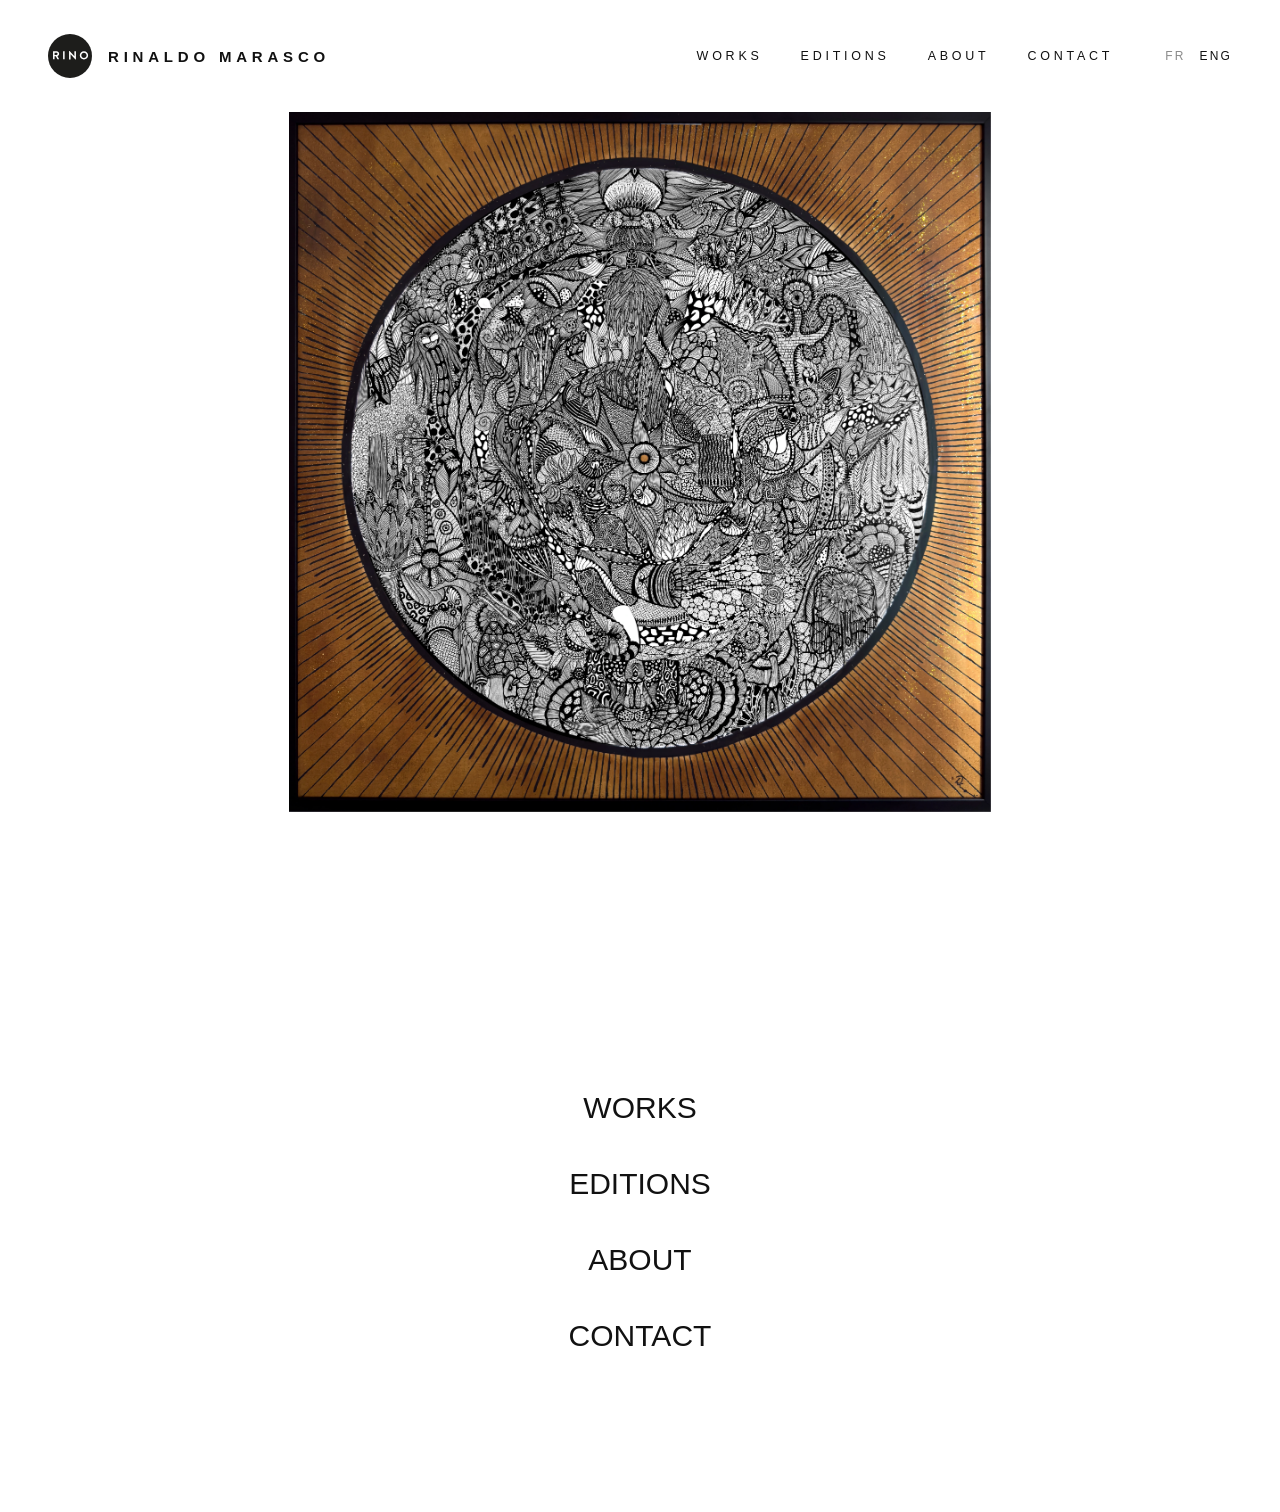
==== index.html @ 2e5fd3f8 "Add files via upload" ====
<!DOCTYPE html>
<html lang="fr">
<head>
<meta charset="UTF-8">
<meta name="viewport" content="width=device-width, initial-scale=1.0">
<title>Rinaldo Marasco</title>
<style>
  :root{
    --ink:#111111;
    --paper:#ffffff;
    --grey:#8a8a8a;
    --frame-size:min(78vh, 88vw, 900px);
  }
  *{margin:0;padding:0;box-sizing:border-box;}
  html{scroll-behavior:smooth;}
  body{
    background:var(--paper);
    color:var(--ink);
    font-family:"Helvetica Neue", Helvetica, Arial, sans-serif;
    -webkit-font-smoothing:antialiased;
  }

  /* ---------- header ---------- */
  header{
    position:fixed; inset:0 0 auto 0;
    display:flex; align-items:center; justify-content:space-between;
    padding:34px 48px;
    z-index:20;
    background:var(--paper);
  }
  .brand{display:flex;align-items:center;gap:16px;text-decoration:none;color:var(--ink);}
  .brand svg{width:44px;height:44px;display:block;}
  .brand-name{
    font-size:15px; font-weight:600;
    letter-spacing:.32em; text-transform:uppercase;
    white-space:nowrap;
  }
  nav{display:flex;align-items:center;gap:38px;}
  nav a{
    color:var(--ink); text-decoration:none;
    font-size:12.5px; font-weight:500;
    letter-spacing:.3em; text-transform:uppercase;
    position:relative; padding:4px 0;
  }
  nav a::after{
    content:""; position:absolute; left:0; bottom:0;
    width:100%; height:1px; background:var(--ink);
    transform:scaleX(0); transform-origin:left;
    transition:transform .45s cubic-bezier(.22,1,.36,1);
  }
  nav a:hover::after, nav a:focus-visible::after{transform:scaleX(1);}
  .lang{display:flex;gap:14px;margin-left:14px;}
  .lang a{letter-spacing:.18em;font-size:12px;color:var(--grey);}
  .lang a.active{color:var(--ink);}

  /* ---------- hero ---------- */
  .hero{
    min-height:100vh; min-height:100svh;
    display:flex; flex-direction:column;
    align-items:center; justify-content:center;
    padding:110px 24px 60px;
  }

  /* Le cadre est fixe ; l'image grandit derrière lui. */
  .proximity{
    width:var(--frame-size);
    height:var(--frame-size);
    overflow:hidden;
    position:relative;
    cursor:none;
    touch-action:pan-y;
  }
  .proximity img{
    position:absolute; inset:0;
    width:100%; height:100%;
    object-fit:cover;
    transform-origin:0 0;
    will-change:transform;
    user-select:none; -webkit-user-drag:none;
  }
  /* curseur discret : un point, pas une loupe */
  .dot{
    position:absolute; width:6px; height:6px;
    border-radius:50%; background:var(--ink);
    pointer-events:none; opacity:0;
    transform:translate(-50%,-50%);
    transition:opacity .8s ease;
    z-index:3;
  }
  .proximity.is-inside .dot{opacity:.55;}
  @media (hover:none){ .proximity{cursor:default;} .dot{display:none;} }

  /* ---------- flèche différée ---------- */
  .down{
    margin-top:56px;
    background:none;border:none;cursor:pointer;
    opacity:0; transform:translateY(-6px);
    transition:opacity 1.6s ease, transform 1.6s ease;
    pointer-events:none;
    padding:10px;
  }
  .down.visible{opacity:1;transform:none;pointer-events:auto;}
  .down svg{display:block;}
  .down:hover svg path{stroke:var(--ink);}
  .down svg path{stroke:#4a4a4a;transition:stroke .4s;}

  /* ---------- zone d'entrées (option A) ---------- */
  .entries{
    min-height:60vh;
    display:flex; flex-direction:column;
    align-items:center; justify-content:center;
    gap:42px;
    padding:80px 24px 120px;
  }
  .entries a{
    color:var(--ink); text-decoration:none;
    font-size:clamp(20px, 3.2vw, 30px);
    font-weight:500; letter-spacing:0; text-transform:uppercase;
    opacity:0; transform:translateY(14px);
    transition:opacity 1s ease, transform 1s ease, color .4s;
  }
  .entries a:hover{color:var(--grey);}
  .entries.reveal a{opacity:1;transform:none;}
  .entries.reveal a:nth-child(2){transition-delay:.12s;}
  .entries.reveal a:nth-child(3){transition-delay:.24s;}
  .entries.reveal a:nth-child(4){transition-delay:.36s;}

  @media (max-width:760px){
    header{padding:22px 20px;}
    .brand-name{display:none;}
    nav{gap:20px;}
    nav a{font-size:11px;letter-spacing:.22em;}
    .lang{margin-left:4px;}
  }
  @media (prefers-reduced-motion:reduce){
    html{scroll-behavior:auto;}
    .down{transition:opacity .3s;}
  }
</style>
</head>
<body>

<header>
  <a class="brand" href="#" aria-label="Rinaldo Marasco — accueil">
    <svg viewBox="0 0 414.7 414.7" xmlns="http://www.w3.org/2000/svg" aria-hidden="true">
      <circle fill="#1d1d1b" cx="207.3" cy="207.3" r="207.3"/>
      <g fill="#fff">
        <path d="M47.6,164.6c0-1.1.9-2.1,2.1-2.1h31.3c13.1,0,23.9,10.5,23.9,23.5s-6.7,18.3-16.2,22.1l15,27.8c.8,1.4,0,3.2-1.9,3.2h-11.5c-1,0-1.5-.5-1.8-1l-14.6-29h-12.1v27.9c0,1.1-1,2.1-2.1,2.1h-10.1c-1.2,0-2.1-1-2.1-2.1v-72.4ZM79.7,197.5c5.8,0,10.8-5,10.8-11.2s-5-10.6-10.8-10.6h-17.8v21.8h17.8Z"/>
        <path d="M142.3,164.6c0-1.1,1-2.1,2.1-2.1h10.2c1.1,0,2.1,1,2.1,2.1v72.4c0,1.1-1,2.1-2.1,2.1h-10.2c-1.1,0-2.1-1-2.1-2.1v-72.4Z"/>
        <path d="M198.5,163.4c0-1.1,1-2,2.1-2h2.7l45.5,48.4h.1v-45.2c0-1.1.9-2.1,2.1-2.1h10.1c1.1,0,2.1,1,2.1,2.1v73.7c0,1.1-1,2-2.1,2h-2.6l-45.7-50.2h-.1v47.1c0,1.1-.9,2.1-2.1,2.1h-10c-1.1,0-2.1-1-2.1-2.1v-73.7Z"/>
        <path d="M338.8,161.5c21.9,0,39.4,17.6,39.4,39.5s-17.5,39.3-39.4,39.3-39.3-17.4-39.3-39.3,17.4-39.5,39.3-39.5ZM338.8,226c13.8,0,25.2-11.3,25.2-25.1s-11.4-25.3-25.2-25.3-25.1,11.5-25.1,25.3,11.3,25.1,25.1,25.1Z"/>
      </g>
    </svg>
    <span class="brand-name">Rinaldo&nbsp;Marasco</span>
  </a>
  <nav>
    <a href="territories.html">Works</a>
    <a href="#">Editions</a>
    <a href="#">About</a>
    <a href="#">Contact</a>
    <span class="lang"><a href="#">FR</a><a href="#" class="active">ENG</a></span>
  </nav>
</header>

<section class="hero">
  <div class="proximity" id="prox" aria-label="Seed — mode proximité : survolez l'œuvre pour vous en approcher">
    <img id="artwork" src="assets/seed.webp" alt="Seed — Rinaldo Marasco" draggable="false">
    <div class="dot" id="dot"></div>
  </div>
  <button class="down" id="down" aria-label="Continuer">
    <svg width="46" height="24" viewBox="0 0 46 24" fill="none">
      <path d="M2 2 L23 21 L44 2" stroke-width="2.2" fill="none"/>
    </svg>
  </button>
</section>

<section class="entries" id="entries">
  <a href="territories.html">Works</a>
  <a href="#">Editions</a>
  <a href="#">About</a>
  <a href="#">Contact</a>
</section>

<script>
(function(){
  const frame = document.getElementById('prox');
  const img   = document.getElementById('artwork');
  const dot   = document.getElementById('dot');
  const down  = document.getElementById('down');
  const reduced = window.matchMedia('(prefers-reduced-motion: reduce)').matches;

  /* ----- Mode Proximité ----------------------------------------
     Principes (cf. brief) :
     - le cadre ne bouge pas, l'image grandit derrière ;
     - 1,7 s de survol continu avant que le rapprochement commence ;
     - l'approche démarre focalisée sur le CENTRE de l'œuvre ;
     - dès que le zoom a débuté, on peut naviguer (déplacer la souris)
       dans l'image, avec inertie ; le focus au centre n'agit qu'au tout début ;
     - retour lent et recentrage à la sortie.                       */

  const ZOOM      = 2.0;    // 200 %
  const LATENCY   = 1700;   // 1,7 s de survol continu avant le rapprochement
  const EASE_ZOOM = 0.0032; // approche très lente, contemplative
  const EASE_OUT  = 0.035;  // vitesse de retour
  const EASE_PAN  = 0.055;  // inertie du regard
  const NAV_FROM  = 1.03;   // navigation dès que le zoom a débuté (recentrage au tout début seulement)

  let inside=false, timer=null, navigable=false;
  let scale=1, targetScale=1;
  let px=.5, py=.5, tx=.5, ty=.5;   // focale (0..1) — départ au centre
  let rafActive=false;

  function loop(){
    const ease = (targetScale>scale) ? EASE_ZOOM : EASE_OUT;
    scale += (targetScale-scale)*ease;

    // navigation possible dès que le zoom a débuté ; recentrage seulement au tout début
    navigable = (targetScale===ZOOM && scale >= NAV_FROM);
    if(!navigable){ tx=.5; ty=.5; }   // tout début de l'approche : focalisation au centre

    px += (tx-px)*EASE_PAN;
    py += (ty-py)*EASE_PAN;

    const w=frame.clientWidth, h=frame.clientHeight;
    // le point (px,py) de l'image reste sous le point (px,py) du cadre
    const x = px*w - px*w*scale;
    const y = py*h - py*h*scale;
    img.style.transform = `translate(${x}px, ${y}px) scale(${scale})`;

    if (Math.abs(targetScale-scale)>.0005 || Math.abs(tx-px)>.0005 || Math.abs(ty-py)>.0005){
      requestAnimationFrame(loop);
    } else { rafActive=false; }
  }
  function kick(){ if(!rafActive){ rafActive=true; requestAnimationFrame(loop);} }

  function pointFromEvent(e){
    const r = frame.getBoundingClientRect();
    const cx = (e.touches? e.touches[0].clientX : e.clientX);
    const cy = (e.touches? e.touches[0].clientY : e.clientY);
    return [ Math.min(1,Math.max(0,(cx-r.left)/r.width)),
             Math.min(1,Math.max(0,(cy-r.top)/r.height)),
             cx-r.left, cy-r.top ];
  }

  /* --- souris --- */
  frame.addEventListener('mouseenter', e=>{
    inside=true; frame.classList.add('is-inside');
    tx=.5; ty=.5;                               // le rapprochement vise le centre
    const [ , , rx, ry]=pointFromEvent(e);
    dot.style.left=rx+'px'; dot.style.top=ry+'px';
    clearTimeout(timer);
    timer=setTimeout(()=>{ if(inside){ targetScale=ZOOM; kick(); } }, LATENCY);
  });
  frame.addEventListener('mousemove', e=>{
    const [x,y,rx,ry]=pointFromEvent(e);
    dot.style.left=rx+'px'; dot.style.top=ry+'px';
    if(navigable){ tx=x; ty=y; kick(); }        // navigation possible une fois à 200%
  });
  frame.addEventListener('mouseleave', ()=>{
    inside=false; frame.classList.remove('is-inside');
    clearTimeout(timer);
    targetScale=1; tx=.5; ty=.5; kick();        // retour lent + recentrage
  });

  /* --- tactile : 1er toucher = approche (centre), 2e = retour --- */
  let touchOn=false;
  frame.addEventListener('touchstart', e=>{
    if(!touchOn){
      touchOn=true; tx=.5; ty=.5; targetScale=ZOOM; kick();
    } else {
      touchOn=false; targetScale=1; tx=.5; ty=.5; kick();
    }
  }, {passive:true});
  frame.addEventListener('touchmove', e=>{
    if(touchOn && navigable){                   // exploration une fois à 200%
      const [x,y]=pointFromEvent(e); tx=x; ty=y; kick();
      if(e.cancelable) e.preventDefault();
    }
  }, {passive:false});

  /* ----- flèche différée : ~4,5 s après l'arrivée ----- */
  setTimeout(()=>down.classList.add('visible'), reduced?800:4500);
  down.addEventListener('click', ()=>{
    const t=document.getElementById('entries');
    if(t) t.scrollIntoView({behavior: reduced?'auto':'smooth'});
  });

  /* ----- révélation des entrées au scroll ----- */
  const entries=document.getElementById('entries');
  if(entries){
  new IntersectionObserver(es=>{
    es.forEach(x=>{ if(x.isIntersecting) entries.classList.add('reveal'); });
  },{threshold:.35}).observe(entries); }
})();
</script>
</body>
</html>
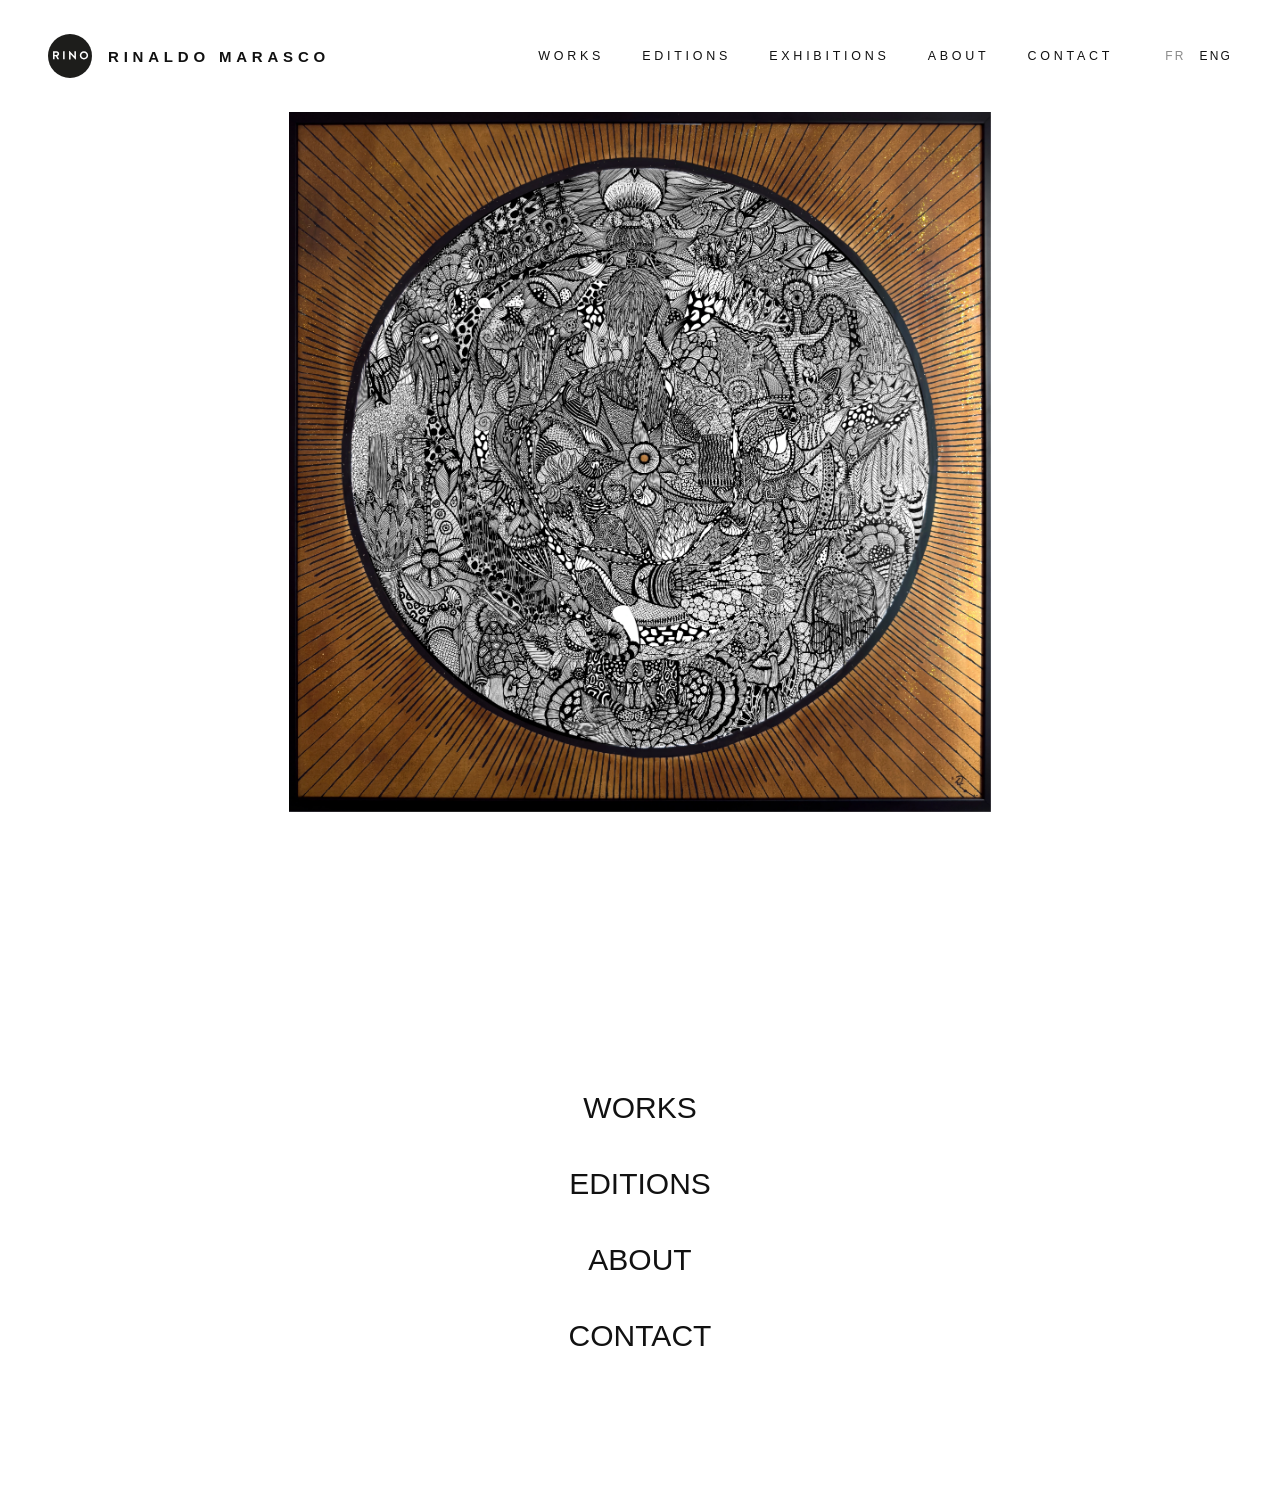
==== commit 5bb69935: "Add files via upload" ====
--- a/index.html
+++ b/index.html
@@ -135,6 +135,60 @@
   @media (prefers-reduced-motion:reduce){
     html{scroll-behavior:auto;}
     .down{transition:opacity .3s;}
+  }
+
+  /* sous-menu Works */
+  .has-sub{position:relative;display:flex;align-items:center;}
+  .submenu{position:absolute;top:100%;left:0;margin-top:10px;padding:15px 17px;display:flex;flex-direction:column;gap:11px;background:var(--paper);box-shadow:0 14px 34px rgba(0,0,0,.08);opacity:0;visibility:hidden;transform:translateY(-4px);transition:opacity .28s ease,transform .28s ease,visibility .28s;min-width:190px;z-index:60;}
+  .submenu a{font-size:12px;letter-spacing:var(--track-menu);text-transform:uppercase;color:var(--muted);white-space:nowrap;padding:0;}
+  .submenu a::after{display:none;}
+  .submenu a:hover{color:var(--ink);}
+  .has-sub:hover .submenu,.has-sub:focus-within .submenu,.has-sub.open .submenu{opacity:1;visibility:visible;transform:none;}
+
+  /* burger + menu mobile */
+  .burger{display:none;flex-direction:column;justify-content:center;gap:5px;width:36px;height:36px;background:none;border:none;cursor:pointer;padding:7px;}
+  .burger span{display:block;height:2px;width:100%;background:var(--ink);transition:transform .35s ease,opacity .3s ease;}
+  .mobile-menu{position:fixed;inset:0;background:var(--paper);z-index:38;display:flex;flex-direction:column;padding:118px var(--edge) 48px;transform:translateY(-100%);transition:transform .45s cubic-bezier(.22,1,.36,1);overflow-y:auto;}
+  .mobile-menu .mm-label{color:var(--faint);font-size:12px;letter-spacing:var(--track-menu);text-transform:uppercase;margin-bottom:4px;}
+  .mobile-menu a{font-size:15px;text-transform:uppercase;letter-spacing:var(--track-menu);text-decoration:none;color:var(--ink);padding:10px 0;}
+  .mobile-menu a.mm-sub{color:var(--muted);font-size:13.5px;padding:8px 0;}
+  .mobile-menu a.mm-top{border-top:1px solid var(--line);margin-top:8px;padding-top:16px;}
+  .mobile-menu .mm-lang{display:flex;gap:22px;margin-top:22px;}
+  .mobile-menu .mm-lang a{font-size:13px;color:var(--faint);padding:0;}
+  .mobile-menu .mm-lang a.active{color:var(--ink);}
+  body.menu-open{overflow:hidden;}
+  body.menu-open .mobile-menu{transform:none;}
+  body.menu-open .burger span:nth-child(1){transform:translateY(7px) rotate(45deg);}
+  body.menu-open .burger span:nth-child(2){opacity:0;}
+  body.menu-open .burger span:nth-child(3){transform:translateY(-7px) rotate(-45deg);}
+  /* pages texte (about/contact/editions/exhibitions) */
+  .textpage{padding:150px var(--edge) 40px var(--content-x);max-width:calc(var(--content-x) + 900px);}
+  .textpage h1{font-size:30px;font-weight:700;line-height:var(--lh);margin-bottom:28px;}
+  .about-grid{display:flex;gap:56px;align-items:flex-start;}
+  .about-bio{max-width:40em;}
+  .about-bio p{font-size:var(--fs);line-height:var(--lh);color:#2b2b2b;text-align:justify;hyphens:auto;-webkit-hyphens:auto;}
+  .about-bio p + p{margin-top:16px;}
+  .portrait-slot{flex:0 0 260px;aspect-ratio:3/4;border:1px dashed var(--line);display:flex;align-items:center;justify-content:center;color:var(--faint);font-size:12px;letter-spacing:var(--track-menu);text-transform:uppercase;}
+  .lede{font-size:var(--fs);line-height:var(--lh);color:#2b2b2b;max-width:46em;margin-bottom:40px;}
+  .contact-block{display:flex;flex-direction:column;gap:9px;margin-bottom:34px;}
+  .contact-block .row{font-size:var(--fs);color:var(--ink);}
+  .contact-block .muted, .ph{color:var(--faint);font-style:italic;}
+  .ed-grid{display:grid;grid-template-columns:repeat(3,1fr);gap:28px;max-width:1040px;}
+  .ed-card .ed-img{aspect-ratio:4/5;border:1px dashed var(--line);display:flex;align-items:center;justify-content:center;color:var(--faint);font-size:11px;letter-spacing:var(--track-menu);text-transform:uppercase;margin-bottom:14px;}
+  .ed-card .ed-t{font-size:var(--fs);font-weight:600;text-transform:uppercase;}
+  .ed-card .ed-m{font-size:var(--fs);color:var(--muted);}
+  .ed-card .ed-tag{font-size:13px;color:var(--faint);margin-top:4px;}
+  .exh-group{margin-bottom:48px;}
+  .exh-group h2{font-size:13px;font-weight:600;letter-spacing:var(--track-menu);text-transform:uppercase;color:var(--muted);margin-bottom:18px;}
+  .exh-row{display:grid;grid-template-columns:70px 1fr;gap:20px;padding:12px 0;border-top:1px solid var(--line);font-size:var(--fs);}
+  .exh-row .y{color:var(--muted);}
+  .exh-row .d{color:var(--ink);}
+  .exh-row .d .ph{display:block;}
+  @media(max-width:900px){
+    header nav{display:none;} .burger{display:flex;}
+    .textpage{padding:120px 20px 30px 20px;}
+    .about-grid{flex-direction:column;gap:26px;} .portrait-slot{flex:none;width:200px;}
+    .ed-grid{grid-template-columns:1fr;gap:34px;}
   }
 </style>
 </head>
@@ -154,13 +208,37 @@
     <span class="brand-name">Rinaldo&nbsp;Marasco</span>
   </a>
   <nav>
-    <a href="territories.html">Works</a>
-    <a href="#">Editions</a>
-    <a href="#">About</a>
-    <a href="#">Contact</a>
+    <div class="has-sub" id="worksMenu">
+      <a href="#" class="">Works</a>
+      <div class="submenu">
+        <a href="territories.html">Territories</a>
+        <a href="origins.html">Origins</a>
+        <a href="fantasmagoria.html">Fantasmagoria</a>
+        <a href="precious-nature.html">Precious Nature</a>
+        <a href="#">Observations</a>
+      </div>
+    </div>
+    <a href="editions.html" class="">Editions</a>
+    <a href="exhibitions.html" class="">Exhibitions</a>
+    <a href="about.html" class="">About</a>
+    <a href="contact.html" class="">Contact</a>
     <span class="lang"><a href="#">FR</a><a href="#" class="active">ENG</a></span>
   </nav>
+  <button class="burger" id="burger" aria-label="Menu"><span></span><span></span><span></span></button>
 </header>
+<div class="mobile-menu" id="mobileMenu">
+  <span class="mm-label">Works</span>
+  <a class="mm-sub" href="territories.html">Territories</a>
+  <a class="mm-sub" href="origins.html">Origins</a>
+  <a class="mm-sub" href="fantasmagoria.html">Fantasmagoria</a>
+  <a class="mm-sub" href="precious-nature.html">Precious Nature</a>
+  <a class="mm-sub" href="#">Observations</a>
+  <a class="mm-top" href="editions.html">Editions</a>
+  <a class="mm-top" href="exhibitions.html">Exhibitions</a>
+  <a class="mm-top" href="about.html">About</a>
+  <a class="mm-top" href="contact.html">Contact</a>
+  <span class="mm-lang"><a href="#">FR</a><a href="#" class="active">ENG</a></span>
+</div>
 
 <section class="hero">
   <div class="proximity" id="prox" aria-label="Seed — mode proximité : survolez l'œuvre pour vous en approcher">
@@ -263,16 +341,15 @@
   });
 
   /* --- tactile : 1er toucher = approche (centre), 2e = retour --- */
-  let touchOn=false;
+  let engaged=false, lastTap=0;
   frame.addEventListener('touchstart', e=>{
-    if(!touchOn){
-      touchOn=true; tx=.5; ty=.5; targetScale=ZOOM; kick();
-    } else {
-      touchOn=false; targetScale=1; tx=.5; ty=.5; kick();
-    }
+    const now=Date.now(); const [x,y]=pointFromEvent(e); const dt=now-lastTap; lastTap=now;
+    if(!engaged){ engaged=true; targetScale=ZOOM; tx=.5; ty=.5; kick(); return; }  // 1er tap : zoom centré
+    if(dt<300){ engaged=false; targetScale=1; tx=.5; ty=.5; kick(); return; }       // double tap : sortie
+    if(navigable){ tx=x; ty=y; kick(); }                                            // tap simple : orienter
   }, {passive:true});
   frame.addEventListener('touchmove', e=>{
-    if(touchOn && navigable){                   // exploration une fois à 200%
+    if(engaged && navigable){
       const [x,y]=pointFromEvent(e); tx=x; ty=y; kick();
       if(e.cancelable) e.preventDefault();
     }
@@ -293,5 +370,7 @@
   },{threshold:.35}).observe(entries); }
 })();
 </script>
+<script>(function(){var w=document.getElementById("worksMenu");if(!w)return;var t=w.querySelector("a");t.addEventListener("click",function(e){e.preventDefault();w.classList.toggle("open");});document.addEventListener("click",function(e){if(!w.contains(e.target))w.classList.remove("open");});})();</script>
+<script>(function(){var bg=document.getElementById("burger");if(bg)bg.addEventListener("click",function(){document.body.classList.toggle("menu-open");});var mm=document.getElementById("mobileMenu");if(mm)mm.querySelectorAll("a").forEach(function(a){a.addEventListener("click",function(){document.body.classList.remove("menu-open");});});})();</script>
 </body>
 </html>
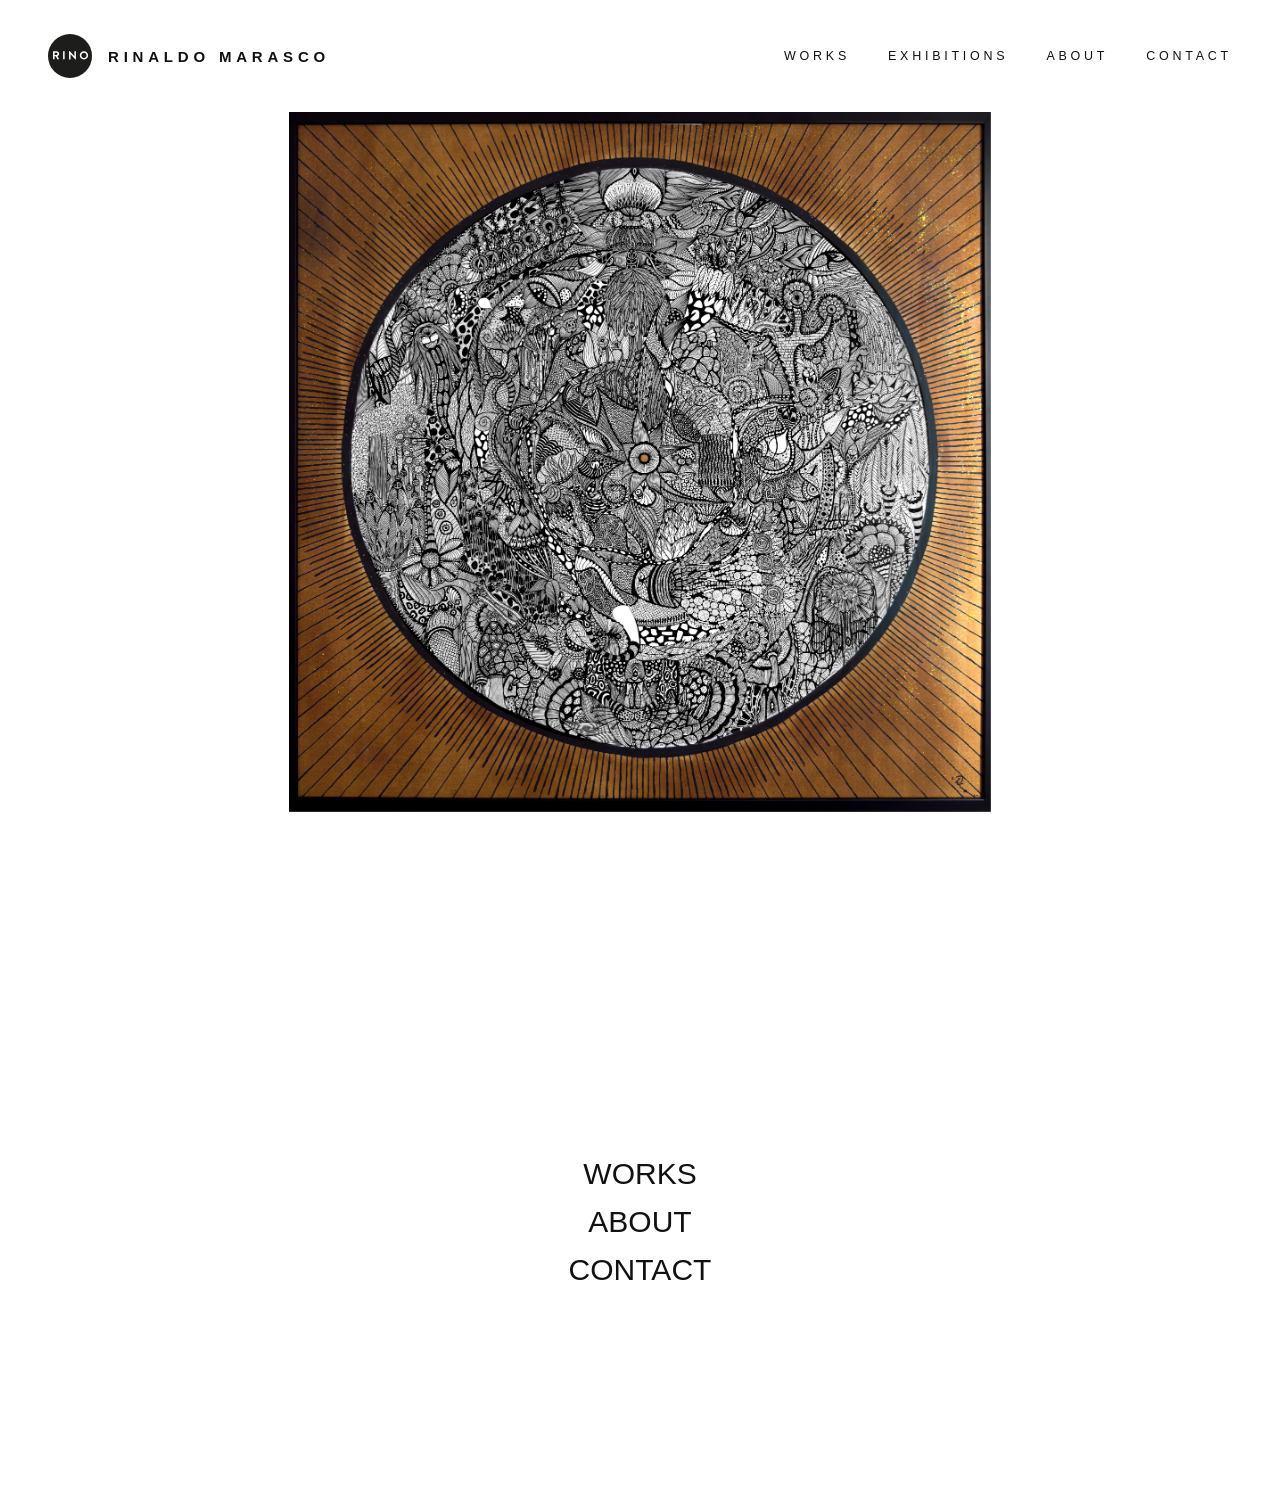
==== commit 19182068: "Retours client 18.09 : cartels, ordres, About (portrait+vidéo), Contact, menu - Territories : ordre " ====
--- a/index.html
+++ b/index.html
@@ -109,7 +109,7 @@
     min-height:60vh;
     display:flex; flex-direction:column;
     align-items:center; justify-content:center;
-    gap:42px;
+    gap:14px;
     padding:80px 24px 120px;
   }
   .entries a{
@@ -163,7 +163,7 @@
   body.menu-open .burger span:nth-child(3){transform:translateY(-7px) rotate(-45deg);}
   /* pages texte (about/contact/editions/exhibitions) */
   .textpage{padding:150px var(--edge) 40px var(--content-x);max-width:calc(var(--content-x) + 900px);}
-  .textpage h1{font-size:30px;font-weight:700;line-height:var(--lh);margin-bottom:28px;}
+  .textpage h1{font-size:30px;font-weight:700;line-height:1.12;margin-bottom:28px;}
   .about-grid{display:flex;gap:56px;align-items:flex-start;}
   .about-bio{max-width:40em;}
   .about-bio p{font-size:var(--fs);line-height:var(--lh);color:#2b2b2b;text-align:justify;hyphens:auto;-webkit-hyphens:auto;}
@@ -215,14 +215,13 @@
         <a href="origins.html">Origins</a>
         <a href="fantasmagoria.html">Fantasmagoria</a>
         <a href="precious-nature.html">Precious Nature</a>
-        <a href="#">Observations</a>
+        <a href="observations.html">Observations</a>
       </div>
     </div>
-    <a href="editions.html" class="">Editions</a>
     <a href="exhibitions.html" class="">Exhibitions</a>
     <a href="about.html" class="">About</a>
     <a href="contact.html" class="">Contact</a>
-    <span class="lang"><a href="#">FR</a><a href="#" class="active">ENG</a></span>
+    
   </nav>
   <button class="burger" id="burger" aria-label="Menu"><span></span><span></span><span></span></button>
 </header>
@@ -232,12 +231,10 @@
   <a class="mm-sub" href="origins.html">Origins</a>
   <a class="mm-sub" href="fantasmagoria.html">Fantasmagoria</a>
   <a class="mm-sub" href="precious-nature.html">Precious Nature</a>
-  <a class="mm-sub" href="#">Observations</a>
-  <a class="mm-top" href="editions.html">Editions</a>
+  <a class="mm-sub" href="observations.html">Observations</a>
   <a class="mm-top" href="exhibitions.html">Exhibitions</a>
   <a class="mm-top" href="about.html">About</a>
   <a class="mm-top" href="contact.html">Contact</a>
-  <span class="mm-lang"><a href="#">FR</a><a href="#" class="active">ENG</a></span>
 </div>
 
 <section class="hero">
@@ -254,7 +251,6 @@
 
 <section class="entries" id="entries">
   <a href="territories.html">Works</a>
-  <a href="#">Editions</a>
   <a href="#">About</a>
   <a href="#">Contact</a>
 </section>
@@ -341,18 +337,29 @@
   });
 
   /* --- tactile : 1er toucher = approche (centre), 2e = retour --- */
-  let engaged=false, lastTap=0;
-  frame.addEventListener('touchstart', e=>{
-    const now=Date.now(); const [x,y]=pointFromEvent(e); const dt=now-lastTap; lastTap=now;
-    if(!engaged){ engaged=true; targetScale=ZOOM; tx=.5; ty=.5; kick(); return; }  // 1er tap : zoom centré
-    if(dt<300){ engaged=false; targetScale=1; tx=.5; ty=.5; kick(); return; }       // double tap : sortie
-    if(navigable){ tx=x; ty=y; kick(); }                                            // tap simple : orienter
-  }, {passive:true});
-  frame.addEventListener('touchmove', e=>{
-    if(engaged && navigable){
-      const [x,y]=pointFromEvent(e); tx=x; ty=y; kick();
-      if(e.cancelable) e.preventDefault();
-    }
+  /* --- tactile : pincement à deux doigts (zoom manuel) --- */
+  let pScale=1, pox=0, poy=0, startDist=0, startScale=1, imgAx=0, imgAy=0, panX=0, panY=0;
+  function _dist(t){ return Math.hypot(t[0].clientX-t[1].clientX, t[0].clientY-t[1].clientY); }
+  function _cen(t){ const r=frame.getBoundingClientRect(); return [ (t[0].clientX+t[1].clientX)/2 - r.left, (t[0].clientY+t[1].clientY)/2 - r.top ]; }
+  function _applyP(){ const w=frame.clientWidth, h=frame.clientHeight;
+    pox=Math.min(0, Math.max(w*(1-pScale), pox)); poy=Math.min(0, Math.max(h*(1-pScale), poy));
+    img.style.transition=''; img.style.transform='translate('+pox+'px,'+poy+'px) scale('+pScale+')'; }
+  frame.addEventListener('touchstart', ev=>{
+    const t=ev.touches;
+    if(t.length===2){ startDist=_dist(t); startScale=pScale; const c=_cen(t); imgAx=(c[0]-pox)/pScale; imgAy=(c[1]-poy)/pScale; if(ev.cancelable) ev.preventDefault(); }
+    else if(t.length===1){ const r=frame.getBoundingClientRect(); panX=t[0].clientX-r.left; panY=t[0].clientY-r.top; }
+  }, {passive:false});
+  frame.addEventListener('touchmove', ev=>{
+    const t=ev.touches;
+    if(t.length===2){ const nd=_dist(t); let ns=startDist? startScale*(nd/startDist):startScale; ns=Math.max(1, Math.min(ZOOM, ns));
+      const c=_cen(t); pScale=ns; pox=c[0]-imgAx*ns; poy=c[1]-imgAy*ns;
+      frame.style.touchAction = pScale>1.01 ? 'none' : 'pan-y'; _applyP(); if(ev.cancelable) ev.preventDefault(); }
+    else if(t.length===1 && pScale>1.01){ const r=frame.getBoundingClientRect(); const x=t[0].clientX-r.left, y=t[0].clientY-r.top;
+      pox+=x-panX; poy+=y-panY; panX=x; panY=y; _applyP(); if(ev.cancelable) ev.preventDefault(); }
+  }, {passive:false});
+  frame.addEventListener('touchend', ev=>{
+    if(ev.touches.length===1){ const r=frame.getBoundingClientRect(); panX=ev.touches[0].clientX-r.left; panY=ev.touches[0].clientY-r.top; }
+    if(ev.touches.length===0 && pScale<=1.02){ pScale=1; pox=0; poy=0; img.style.transition='transform .3s ease'; img.style.transform='translate(0,0) scale(1)'; frame.style.touchAction='pan-y'; }
   }, {passive:false});
 
   /* ----- flèche différée : ~4,5 s après l'arrivée ----- */
